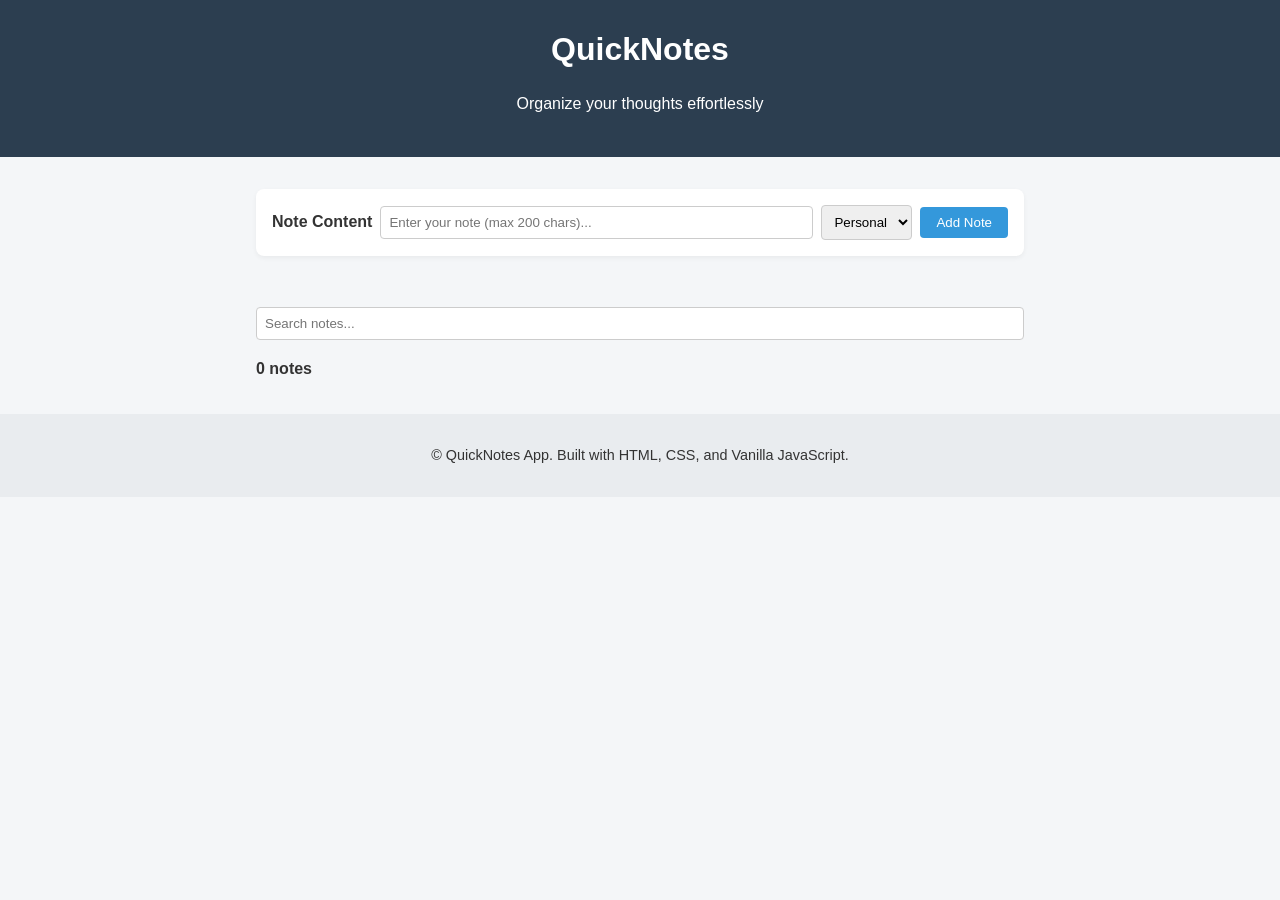
==== day 4/index.html @ 24a583bd "chore: final code cleanup and repository validation" ====
<!DOCTYPE html>
<html lang="en">
<head>
  <meta charset="UTF-8">
  <meta name="viewport" content="width=device-width, initial-scale=1.0">
  <title>QuickNotes App</title>
  <link rel="stylesheet" href="style.css">
  <script src="script.js" defer></script>
</head>
<body>
  <header>
    <h1>QuickNotes</h1>
    <p>Organize your thoughts effortlessly</p>
  </header>

  <main>
    <section>
      <form id="note-form">
        <label for="note-input">Note Content</label>
        <input type="text" id="note-input" placeholder="Enter your note (max 200 chars)...">

        <select id="note-category">
          <option value="Personal">Personal</option>
          <option value="Work">Work</option>
          <option value="Ideas">Ideas</option>
        </select>

        <button type="submit">Add Note</button>
      </form>
      <p id="error-message"></p>
    </section>

    <section>
      <div class="search-container">
        <input type="text" id="search-input" placeholder="Search notes...">
      </div>
      <p id="note-count">0 notes</p>
      <ul id="notes-list"></ul>
    </section>
  </main>

  <footer>
    <p>&copy; QuickNotes App. Built with HTML, CSS, and Vanilla JavaScript.</p>
  </footer>
</body>
</html>
---- day 4/style.css ----
*, *::before, *::after {
  box-sizing: border-box;
}

body {
  font-family: Arial, sans-serif;
  margin: 0;
  padding: 0;
  line-height: 1.6;
  background-color: #f4f6f8;
  color: #333;
}

header {
  background-color: #2c3e50;
  color: #ffffff;
  text-align: center;
  padding: 1.5rem 1rem;
}

header h1 {
  margin: 0;
}

main {
  max-width: 800px;
  margin: 2rem auto;
  padding: 0 1rem;
}

footer {
  text-align: center;
  padding: 1rem;
  background-color: #e9ecef;
  margin-top: 2rem;
  font-size: 0.9rem;
}

/* Form Styles */
#note-form {
  display: flex;
  flex-direction: row;
  gap: 0.5rem;
  align-items: center;
  background: #ffffff;
  padding: 1rem;
  border-radius: 8px;
  box-shadow: 0 2px 5px rgba(0,0,0,0.05);
}

#note-form label {
  font-weight: bold;
}

#note-input {
  flex: 1;
  padding: 0.5rem;
  border: 1px solid #ccc;
  border-radius: 4px;
}

#note-category {
  padding: 0.5rem;
  border: 1px solid #ccc;
  border-radius: 4px;
}

button {
  padding: 0.5rem 1rem;
  background-color: #3498db;
  color: white;
  border: none;
  border-radius: 4px;
  cursor: pointer;
  transition: background-color 0.2s ease;
}

button:hover {
  background-color: #2980b9;
}

/* Error message */
#error-message {
  color: #e74c3c;
  font-weight: bold;
  margin-top: 0.5rem;
  min-height: 1.2em;
}

/* Search bar */
.search-container {
  margin-top: 1.5rem;
}

#search-input {
  width: 100%;
  padding: 0.5rem;
  border: 1px solid #ccc;
  border-radius: 4px;
}

#note-count {
  font-weight: bold;
  margin-top: 1rem;
}

/* Notes List & Cards */
#notes-list {
  list-style: none;
  padding: 0;
}

.note-card {
  padding: 1rem;
  border: 1px solid #ddd;
  border-radius: 6px;
  margin-bottom: 0.75rem;
  display: flex;
  justify-content: space-between;
  align-items: center;
  background-color: #ffffff;
}

.note-content p {
  margin: 0 0 0.5rem 0;
}

.note-meta {
  font-size: 0.8rem;
  color: #666;
}

.delete-btn {
  background-color: #e74c3c;
  margin-left: 1rem;
}

.delete-btn:hover {
  background-color: #c0392b;
}

/* Category Styles */
.category-personal {
  border-left: 5px solid #2ecc71;
}

.category-work {
  border-left: 5px solid #3498db;
}

.category-ideas {
  border-left: 5px solid #9b59b6;
}

/* Responsive Styles */
@media (max-width: 600px) {
  #note-form {
    flex-direction: column;
    align-items: stretch;
  }

  .note-card {
    flex-direction: column;
    align-items: flex-start;
    gap: 0.5rem;
  }

  .delete-btn {
    margin-left: 0;
    align-self: flex-end;
  }
}
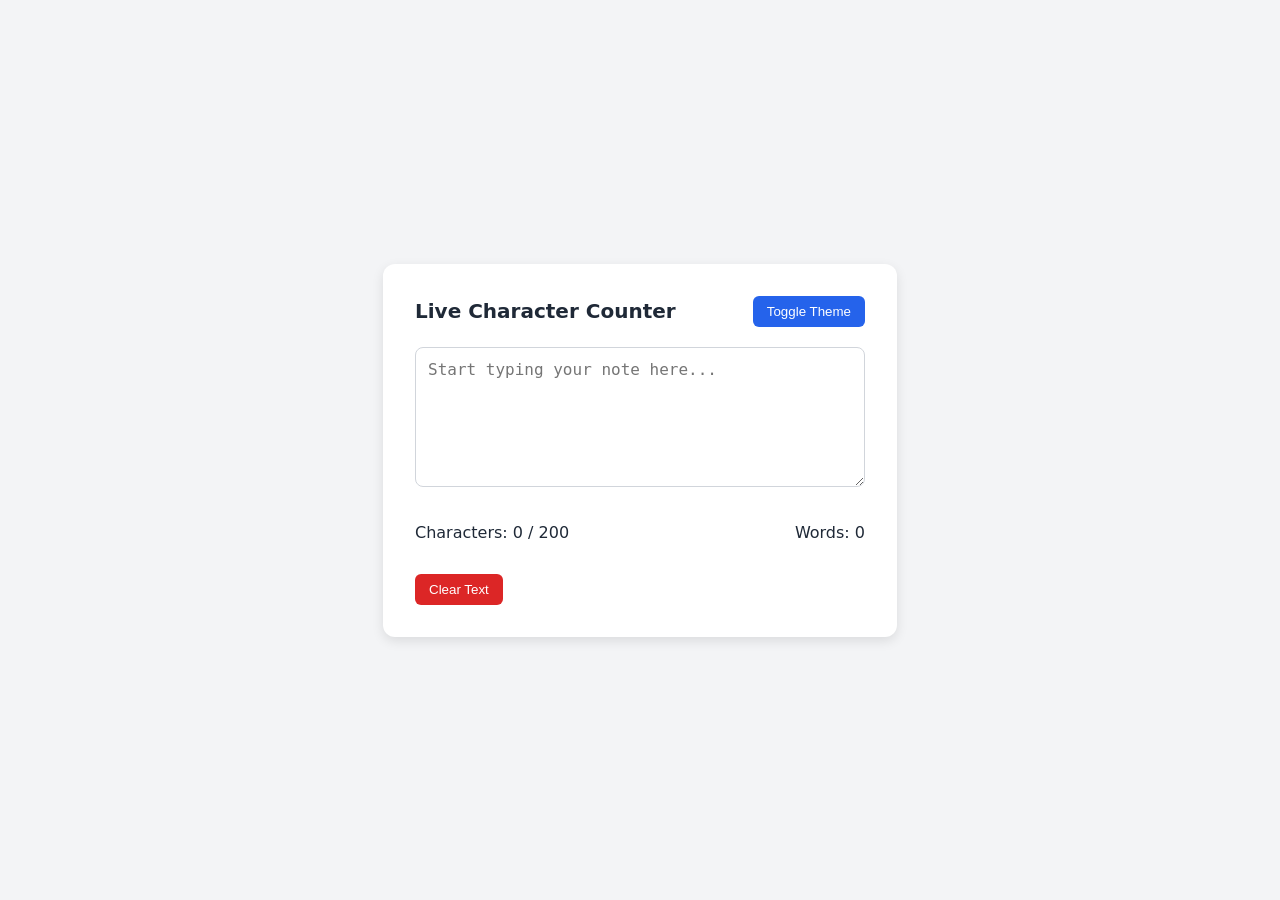
==== commit 38395b14: "Fix Day 4 assignment: Live Character Counter and Dark Mode" ====
--- a/day 4/index.html
+++ b/day 4/index.html
@@ -1,46 +1,30 @@
 <!DOCTYPE html>
 <html lang="en">
 <head>
-  <meta charset="UTF-8">
-  <meta name="viewport" content="width=device-width, initial-scale=1.0">
-  <title>QuickNotes App</title>
-  <link rel="stylesheet" href="style.css">
-  <script src="script.js" defer></script>
+    <meta charset="UTF-8">
+    <meta name="viewport" content="width=device-width, initial-scale=1.0">
+    <title>Live Character Counter & Dark Mode</title>
+    <link rel="stylesheet" href="style.css">
 </head>
 <body>
-  <header>
-    <h1>QuickNotes</h1>
-    <p>Organize your thoughts effortlessly</p>
-  </header>
+    <div class="container">
+        <header>
+            <h1>Live Character Counter</h1>
+            <button id="theme-toggle" class="btn">Toggle Theme</button>
+        </header>
 
-  <main>
-    <section>
-      <form id="note-form">
-        <label for="note-input">Note Content</label>
-        <input type="text" id="note-input" placeholder="Enter your note (max 200 chars)...">
+        <main>
+            <textarea id="note-text" placeholder="Start typing your note here..."></textarea>
+            
+            <div class="counter-container">
+                <p>Characters: <span id="char-count">0</span> / 200</p>
+                <p>Words: <span id="word-count">0</span></p>
+            </div>
 
-        <select id="note-category">
-          <option value="Personal">Personal</option>
-          <option value="Work">Work</option>
-          <option value="Ideas">Ideas</option>
-        </select>
+            <button id="clear-btn" class="btn danger">Clear Text</button>
+        </main>
+    </div>
 
-        <button type="submit">Add Note</button>
-      </form>
-      <p id="error-message"></p>
-    </section>
-
-    <section>
-      <div class="search-container">
-        <input type="text" id="search-input" placeholder="Search notes...">
-      </div>
-      <p id="note-count">0 notes</p>
-      <ul id="notes-list"></ul>
-    </section>
-  </main>
-
-  <footer>
-    <p>&copy; QuickNotes App. Built with HTML, CSS, and Vanilla JavaScript.</p>
-  </footer>
+    <script src="script.js"></script>
 </body>
 </html>
--- a/day 4/style.css
+++ b/day 4/style.css
@@ -1,172 +1,101 @@
-*, *::before, *::after {
-  box-sizing: border-box;
+:root {
+    --bg-color: #f3f4f6;
+    --text-color: #1f2937;
+    --container-bg: #ffffff;
+    --border-color: #d1d5db;
+    --warning-color: #d97706;
+    --over-color: #dc2626;
+}
+
+body.dark {
+    --bg-color: #111827;
+    --text-color: #f9fafb;
+    --container-bg: #1f2937;
+    --border-color: #374151;
 }
 
 body {
-  font-family: Arial, sans-serif;
-  margin: 0;
-  padding: 0;
-  line-height: 1.6;
-  background-color: #f4f6f8;
-  color: #333;
+    background-color: var(--bg-color);
+    color: var(--text-color);
+    font-family: system-ui, -apple-system, sans-serif;
+    display: flex;
+    justify-content: center;
+    align-items: center;
+    min-height: 100vh;
+    margin: 0;
+    transition: background-color 0.3s ease, color 0.3s ease;
+}
+
+.container {
+    background-color: var(--container-bg);
+    padding: 2rem;
+    border-radius: 12px;
+    box-shadow: 0 4px 12px rgba(0, 0, 0, 0.1);
+    width: 100%;
+    max-width: 450px;
 }
 
 header {
-  background-color: #2c3e50;
-  color: #ffffff;
-  text-align: center;
-  padding: 1.5rem 1rem;
+    display: flex;
+    justify-content: space-between;
+    align-items: center;
+    margin-bottom: 1.25rem;
 }
 
 header h1 {
-  margin: 0;
+    font-size: 1.25rem;
+    margin: 0;
 }
 
-main {
-  max-width: 800px;
-  margin: 2rem auto;
-  padding: 0 1rem;
+textarea {
+    width: 100%;
+    height: 140px;
+    padding: 12px;
+    border: 1px solid var(--border-color);
+    border-radius: 8px;
+    background-color: var(--container-bg);
+    color: var(--text-color);
+    resize: vertical;
+    font-size: 1rem;
+    box-sizing: border-box;
+    outline: none;
 }
 
-footer {
-  text-align: center;
-  padding: 1rem;
-  background-color: #e9ecef;
-  margin-top: 2rem;
-  font-size: 0.9rem;
+textarea:focus {
+    border-color: #2563eb;
 }
 
-/* Form Styles */
-#note-form {
-  display: flex;
-  flex-direction: row;
-  gap: 0.5rem;
-  align-items: center;
-  background: #ffffff;
-  padding: 1rem;
-  border-radius: 8px;
-  box-shadow: 0 2px 5px rgba(0,0,0,0.05);
+.counter-container {
+    display: flex;
+    justify-content: space-between;
+    margin: 1rem 0;
+    font-weight: 500;
 }
 
-#note-form label {
-  font-weight: bold;
+/* Dynamic counter threshold classes */
+#char-count.warning {
+    color: var(--warning-color);
 }
 
-#note-input {
-  flex: 1;
-  padding: 0.5rem;
-  border: 1px solid #ccc;
-  border-radius: 4px;
+#char-count.over {
+    color: var(--over-color);
+    font-weight: bold;
 }
 
-#note-category {
-  padding: 0.5rem;
-  border: 1px solid #ccc;
-  border-radius: 4px;
+.btn {
+    padding: 8px 14px;
+    border: none;
+    border-radius: 6px;
+    cursor: pointer;
+    background-color: #2563eb;
+    color: white;
+    font-weight: 500;
 }
 
-button {
-  padding: 0.5rem 1rem;
-  background-color: #3498db;
-  color: white;
-  border: none;
-  border-radius: 4px;
-  cursor: pointer;
-  transition: background-color 0.2s ease;
+.btn.danger {
+    background-color: #dc2626;
 }
 
-button:hover {
-  background-color: #2980b9;
-}
-
-/* Error message */
-#error-message {
-  color: #e74c3c;
-  font-weight: bold;
-  margin-top: 0.5rem;
-  min-height: 1.2em;
-}
-
-/* Search bar */
-.search-container {
-  margin-top: 1.5rem;
-}
-
-#search-input {
-  width: 100%;
-  padding: 0.5rem;
-  border: 1px solid #ccc;
-  border-radius: 4px;
-}
-
-#note-count {
-  font-weight: bold;
-  margin-top: 1rem;
-}
-
-/* Notes List & Cards */
-#notes-list {
-  list-style: none;
-  padding: 0;
-}
-
-.note-card {
-  padding: 1rem;
-  border: 1px solid #ddd;
-  border-radius: 6px;
-  margin-bottom: 0.75rem;
-  display: flex;
-  justify-content: space-between;
-  align-items: center;
-  background-color: #ffffff;
-}
-
-.note-content p {
-  margin: 0 0 0.5rem 0;
-}
-
-.note-meta {
-  font-size: 0.8rem;
-  color: #666;
-}
-
-.delete-btn {
-  background-color: #e74c3c;
-  margin-left: 1rem;
-}
-
-.delete-btn:hover {
-  background-color: #c0392b;
-}
-
-/* Category Styles */
-.category-personal {
-  border-left: 5px solid #2ecc71;
-}
-
-.category-work {
-  border-left: 5px solid #3498db;
-}
-
-.category-ideas {
-  border-left: 5px solid #9b59b6;
-}
-
-/* Responsive Styles */
-@media (max-width: 600px) {
-  #note-form {
-    flex-direction: column;
-    align-items: stretch;
-  }
-
-  .note-card {
-    flex-direction: column;
-    align-items: flex-start;
-    gap: 0.5rem;
-  }
-
-  .delete-btn {
-    margin-left: 0;
-    align-self: flex-end;
-  }
+.btn:hover {
+    opacity: 0.9;
 }
